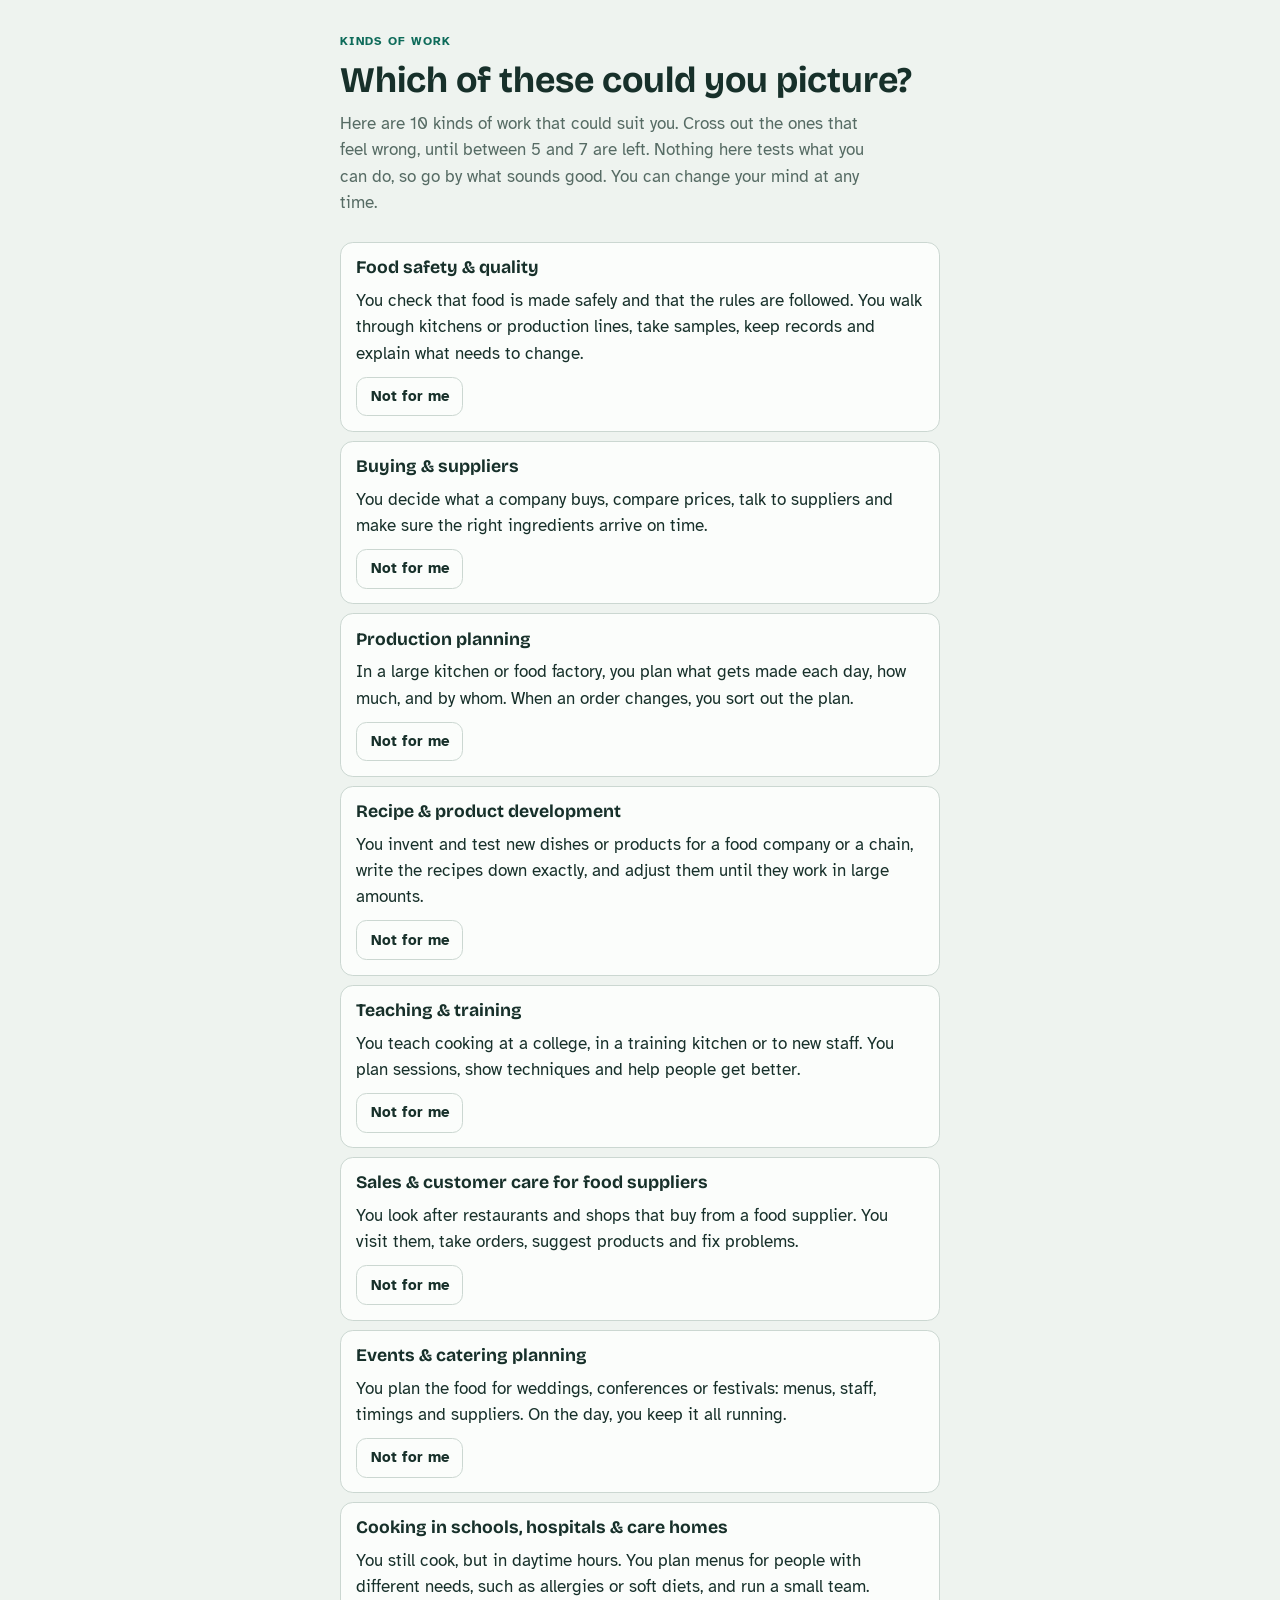
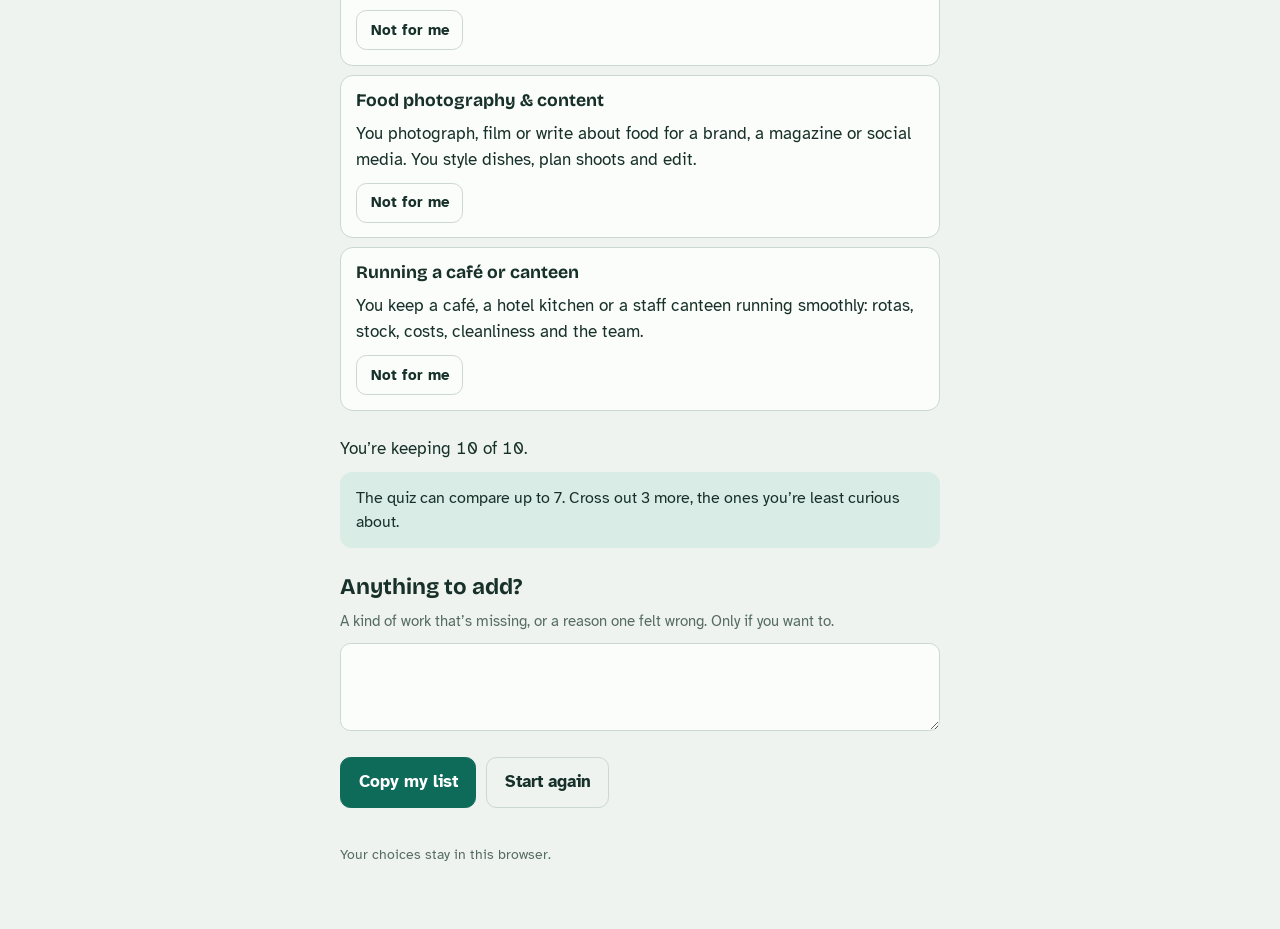
==== job-compass/examples/pages/1-pick.html @ 2c7400d6 "First version" ====
<!doctype html>
<html lang="en">
<head>
<meta charset="utf-8">
<meta name="viewport" content="width=device-width, initial-scale=1, viewport-fit=cover">
<meta name="generator" content="Job Compass">
<title>Kinds of work</title>
<link rel="stylesheet" href="https://fonts.googleapis.com/css2?family=Atkinson+Hyperlegible:wght@400;700&family=Bricolage+Grotesque:opsz,wght@12..96,600;12..96,700&display=swap">
<style>
/* Job Compass pages: one narrow reading column, readable on a phone.
   Shared by all four templates. Colours are tokens so dark mode is one block. */
:root {
  --bg: #EEF3EF;
  --surface: #FBFDFB;
  --ink: #17302A;
  --muted: #566B64;
  --line: #CBD7D1;
  --accent: #0E6B5A;
  --accent-ink: #FFFFFF;
  --accent-soft: #D9ECE6;
  --mark: #F0C35A;
  --mark-ink: #3A2A00;
  --font-display: "Bricolage Grotesque", "Trebuchet MS", "Segoe UI", system-ui, sans-serif;
  --font-body: "Atkinson Hyperlegible", "Segoe UI", system-ui, -apple-system, sans-serif;
  color-scheme: light;
}
@media (prefers-color-scheme: dark) {
  :root:not([data-theme="light"]) {
    --bg: #0F1715;
    --surface: #17221F;
    --ink: #E4EEE9;
    --muted: #9BB0A8;
    --line: #2B3A35;
    --accent: #58C7AE;
    --accent-ink: #06231D;
    --accent-soft: #1D3A33;
    --mark: #E3B04B;
    --mark-ink: #2A1E00;
    color-scheme: dark;
  }
}
:root[data-theme="dark"] {
  --bg: #0F1715;
  --surface: #17221F;
  --ink: #E4EEE9;
  --muted: #9BB0A8;
  --line: #2B3A35;
  --accent: #58C7AE;
  --accent-ink: #06231D;
  --accent-soft: #1D3A33;
  --mark: #E3B04B;
  --mark-ink: #2A1E00;
  color-scheme: dark;
}

*, *::before, *::after { box-sizing: border-box; }
html { -webkit-text-size-adjust: 100%; }
body {
  margin: 0;
  background: var(--bg);
  color: var(--ink);
  font-family: var(--font-body);
  font-size: 1.0625rem;
  line-height: 1.55;
  overflow-wrap: break-word;
}
img { max-width: 100%; }
[hidden] { display: none !important; }
a { color: var(--accent); text-underline-offset: 0.15em; }

.wrap {
  max-width: 40rem;
  margin-inline: auto;
  padding-inline: 1rem;
  padding-block: 2rem 4rem;
  display: flex;
  flex-direction: column;
  gap: 1.6rem;
}
@media (min-width: 480px) { .wrap { padding-inline: 1.25rem; } }
.wrap p, .wrap h1, .wrap h2, .wrap ul, .wrap ol, .wrap dl, .wrap dd { margin: 0; }
.stack { display: flex; flex-direction: column; gap: 0.6rem; }
.waiting { color: var(--muted); }

/* headings */
.eyebrow {
  font-size: 0.78rem;
  font-weight: 700;
  letter-spacing: 0.09em;
  text-transform: uppercase;
  color: var(--accent);
}
h1 {
  font-family: var(--font-display);
  font-weight: 700;
  font-size: clamp(1.6rem, 5.8vw, 2.25rem);
  line-height: 1.12;
  text-wrap: balance;
}
h2 {
  font-family: var(--font-display);
  font-weight: 700;
  font-size: clamp(1.15rem, 4.4vw, 1.4rem);
  line-height: 1.2;
  text-wrap: balance;
  display: flex;
  gap: 0.6rem;
  align-items: baseline;
}
h1:focus, h2:focus { outline: none; }
h2 .num {
  flex: none;
  font-family: var(--font-body);
  font-size: 0.85rem;
  width: 1.6rem;
  height: 1.6rem;
  border-radius: 50%;
  background: var(--ink);
  color: var(--bg);
  display: inline-flex;
  align-items: center;
  justify-content: center;
  font-variant-numeric: tabular-nums;
}
.lede { color: var(--muted); max-width: 34rem; }
.hint { color: var(--muted); font-size: 0.95rem; }
.fine { color: var(--muted); font-size: 0.9rem; }
.note {
  background: var(--accent-soft);
  border-radius: 0.75rem;
  padding: 0.85rem 1rem;
  font-size: 0.98rem;
}
.rule { background: var(--accent-soft); border-radius: 0.75rem; padding: 0.9rem 1rem; }
.rule strong { display: block; }
hr { border: 0; border-top: 1px solid var(--line); margin: 0; }

/* progress */
.count { font-size: 0.9rem; color: var(--muted); font-variant-numeric: tabular-nums; }
.trail { display: grid; gap: 4px; }
.seg { height: 6px; border-radius: 3px; background: var(--line); }
.seg.done { background: var(--accent); }
.seg.skip { background: repeating-linear-gradient(90deg, var(--muted) 0 3px, transparent 3px 6px); }
.seg.now { background: var(--ink); }

/* buttons */
.btn, a.btn {
  font: inherit;
  font-weight: 700;
  border-radius: 0.65rem;
  padding: 0.7rem 1.1rem;
  border: 1.5px solid var(--accent);
  background: var(--accent);
  color: var(--accent-ink);
  cursor: pointer;
  text-decoration: none;
  display: inline-block;
  text-align: center;
}
.btn.quiet { background: transparent; color: var(--ink); border-color: var(--line); }
.btn.quiet:hover { border-color: var(--accent); }
.btn.quiet[aria-pressed="true"] { background: var(--accent-soft); border-color: var(--accent); }
.btn.small { padding: 0.45rem 0.85rem; font-size: 0.95rem; }
.btn:disabled { opacity: 0.45; cursor: default; }
:focus-visible { outline: 3px solid var(--accent); outline-offset: 2px; }
.row { display: flex; flex-wrap: wrap; gap: 0.625rem; justify-content: space-between; align-items: center; }
.row.start { justify-content: flex-start; }

/* chips */
.facts, .chips { list-style: none; padding: 0; display: flex; flex-wrap: wrap; gap: 0.4rem; }
.facts li, .chips li {
  border: 1px solid var(--line);
  border-radius: 999px;
  padding: 0.2rem 0.7rem;
  font-size: 0.93rem;
  background: var(--surface);
}

/* choice cards: quiz options, tasks, kinds of work */
.opts, .tasks, .cands { display: grid; gap: 0.55rem; }
.opt, .task {
  display: flex;
  gap: 0.75rem;
  align-items: flex-start;
  width: 100%;
  min-width: 0;
  text-align: left;
  font: inherit;
  color: inherit;
  background: var(--surface);
  border: 1.5px solid var(--line);
  border-radius: 0.75rem;
  padding: 0.85rem 0.95rem;
  cursor: pointer;
}
.opt:hover, .task:hover { border-color: var(--accent); }
.opt[aria-pressed="true"], .task[aria-pressed="true"] { background: var(--accent-soft); border-color: var(--accent); }
.task[aria-disabled="true"] { opacity: 0.55; cursor: default; }
.task[aria-disabled="true"]:hover { border-color: var(--line); }
.opt .dot {
  flex: none;
  width: 1.15rem;
  height: 1.15rem;
  margin-top: 0.2rem;
  border-radius: 50%;
  border: 1.5px solid var(--muted);
}
.opt[aria-pressed="true"] .dot {
  border-color: var(--accent);
  background: var(--accent);
  box-shadow: inset 0 0 0 3px var(--accent-soft);
}
.task .box {
  flex: none;
  width: 1.2rem;
  height: 1.2rem;
  margin-top: 0.18rem;
  border-radius: 0.3rem;
  border: 1.5px solid var(--muted);
  position: relative;
}
.task[aria-pressed="true"] .box { border-color: var(--accent); background: var(--accent); }
.task[aria-pressed="true"] .box::after {
  content: "";
  position: absolute;
  left: 0.32rem;
  top: 0.08rem;
  width: 0.32rem;
  height: 0.62rem;
  border-right: 2px solid var(--accent-ink);
  border-bottom: 2px solid var(--accent-ink);
  transform: rotate(45deg);
}
.opt .txt, .task .txt { min-width: 0; }

/* kinds of work to keep or cross out */
.cand {
  background: var(--surface);
  border: 1.5px solid var(--line);
  border-radius: 0.8rem;
  padding: 0.9rem 0.95rem;
  display: grid;
  gap: 0.6rem;
}
.cand .name { font-family: var(--font-display); font-weight: 700; font-size: 1.1rem; line-height: 1.2; }
.cand.out { background: transparent; border-style: dashed; }
.cand.out .name, .cand.out .day { color: var(--muted); text-decoration: line-through; text-decoration-thickness: 1px; }
.cand .row { justify-content: flex-start; }
.tally { font-variant-numeric: tabular-nums; }
textarea.free {
  width: 100%;
  min-height: 5.5rem;
  font: inherit;
  color: var(--ink);
  background: var(--surface);
  border: 1.5px solid var(--line);
  border-radius: 0.65rem;
  padding: 0.7rem 0.8rem;
}

/* quiz results */
.dirs { display: grid; gap: 0.75rem; }
.dir { background: var(--surface); border: 1.5px solid var(--line); border-radius: 0.875rem; }
.dir.top { border-color: var(--mark); }
.dir summary {
  cursor: pointer;
  list-style: none;
  padding: 1rem;
  display: grid;
  grid-template-columns: minmax(0, 1fr) auto auto;
  gap: 0.5rem 0.75rem;
  align-items: center;
  border-radius: 0.8rem;
}
.dir summary::-webkit-details-marker { display: none; }
.dir .name { font-family: var(--font-display); font-weight: 700; font-size: 1.15rem; line-height: 1.2; min-width: 0; }
.badge {
  display: inline-block;
  margin-bottom: 0.3rem;
  background: var(--mark);
  color: var(--mark-ink);
  font-family: var(--font-body);
  font-size: 0.72rem;
  font-weight: 700;
  letter-spacing: 0.07em;
  text-transform: uppercase;
  border-radius: 0.35rem;
  padding: 0.12rem 0.45rem;
}
.dir .score { font-size: 0.9rem; color: var(--muted); white-space: nowrap; font-variant-numeric: tabular-nums; }
.dir .chev {
  width: 0.6rem;
  height: 0.6rem;
  border-right: 2px solid var(--muted);
  border-bottom: 2px solid var(--muted);
  transform: rotate(45deg);
  margin: 0 0.2rem 0.2rem;
  transition: transform 0.15s;
}
.dir[open] .chev { transform: rotate(-135deg); margin-bottom: -0.2rem; }
.bar { height: 8px; border-radius: 4px; background: var(--line); overflow: hidden; }
.bar i { display: block; height: 100%; border-radius: 4px; background: var(--accent); }
.dir .bar { grid-column: 1 / -1; }
.dir .body { display: grid; gap: 0.95rem; padding: 1rem; border-top: 1px solid var(--line); }
.lab {
  font-size: 0.74rem;
  font-weight: 700;
  letter-spacing: 0.08em;
  text-transform: uppercase;
  color: var(--muted);
  margin-bottom: 0.25rem;
}
.where { color: var(--muted); font-size: 0.93rem; margin-top: 0.45rem; }

/* job pages */
.called, .at { color: var(--muted); font-size: 0.98rem; }
.called b { color: var(--ink); }
.short { border-left: 3px solid var(--mark); padding-left: 0.85rem; }
.know { padding-left: 1.15rem; display: grid; gap: 0.4rem; }
.sub { font-weight: 700; }
.plain { display: grid; gap: 1.1rem; }

dl.words { display: grid; gap: 0.75rem; }
dl.words div { border-left: 3px solid var(--line); padding-left: 0.85rem; }
dl.words dt { font-weight: 700; }

.signals { display: grid; gap: 0.6rem; }
.signals div { border-left: 3px solid var(--line); padding-left: 0.85rem; }
.signals b { display: block; }
.signalbox { background: var(--surface); border: 1.5px solid var(--line); border-radius: 0.75rem; padding: 0.9rem 1rem; display: grid; gap: 0.6rem; }

.asks { list-style: none; padding: 0; display: grid; gap: 0.75rem; }
.asks li {
  background: var(--surface);
  border: 1.5px solid var(--line);
  border-radius: 0.75rem;
  padding: 0.85rem 0.95rem;
  display: grid;
  gap: 0.35rem;
}
.asks li.have { border-color: var(--mark); }
.tag {
  justify-self: start;
  font-size: 0.72rem;
  font-weight: 700;
  letter-spacing: 0.07em;
  text-transform: uppercase;
  border-radius: 0.35rem;
  padding: 0.12rem 0.45rem;
  border: 1px solid var(--line);
  color: var(--muted);
}
.tag.have { background: var(--mark); color: var(--mark-ink); border-color: var(--mark); }
.tag.must { color: var(--ink); border-color: var(--ink); }
.wrote { font-style: italic; }
.asks .why { color: var(--muted); font-size: 0.97rem; }
.signal { font-size: 0.93rem; }
.signal b { font-style: normal; }

/* explain-on-tap words */
div.words { display: grid; gap: 0.5rem; }
.word { background: var(--surface); border: 1.5px solid var(--line); border-radius: 0.75rem; }
.word.open { border-color: var(--accent); }
.word button {
  width: 100%;
  min-width: 0;
  display: flex;
  justify-content: space-between;
  align-items: baseline;
  gap: 0.75rem;
  text-align: left;
  font: inherit;
  font-weight: 700;
  color: inherit;
  background: none;
  border: 0;
  border-radius: 0.7rem;
  padding: 0.7rem 0.95rem;
  cursor: pointer;
}
.word button .q { flex: none; color: var(--muted); font-weight: 400; font-size: 0.9rem; }
.word.open button { cursor: default; }
.word.open button .q { display: none; }
.word .mean { padding: 0 0.95rem 0.8rem; }

/* must or wish */
.lines { display: grid; gap: 0.75rem; }
.linecard {
  background: var(--surface);
  border: 1.5px solid var(--line);
  border-radius: 0.75rem;
  padding: 0.85rem 0.95rem;
  display: grid;
  gap: 0.6rem;
}
.linecard .pick { display: flex; flex-wrap: wrap; gap: 0.4rem; }
.linecard .fb { border-top: 1px solid var(--line); padding-top: 0.6rem; }
.linecard .fb b { display: block; }

.react { display: flex; flex-wrap: wrap; gap: 0.5rem; }
.react .btn { flex: 1 1 9rem; }

/* summaries */
.sum { list-style: none; padding: 0; display: grid; gap: 0.6rem; }
.sum li {
  background: var(--surface);
  border: 1.5px solid var(--line);
  border-radius: 0.75rem;
  padding: 0.8rem 0.95rem;
  display: flex;
  flex-wrap: wrap;
  gap: 0.3rem 0.75rem;
  justify-content: space-between;
  align-items: baseline;
}
.sum .what { font-weight: 700; min-width: 0; flex: 1 1 14rem; }
.sum .said { color: var(--muted); white-space: nowrap; }
.sum li.yes { border-color: var(--mark); }
.sum li.yes .said { color: var(--ink); font-weight: 700; }
.kinds { display: grid; gap: 0.65rem; }
.kind { display: grid; grid-template-columns: minmax(0, 1fr) auto; gap: 0.3rem 0.75rem; align-items: baseline; }
.kind .n { color: var(--muted); font-size: 0.9rem; font-variant-numeric: tabular-nums; }
.kind .bar { grid-column: 1 / -1; }
.picked { padding-left: 1.15rem; display: grid; gap: 0.3rem; }

#copy-fallback {
  width: 100%;
  min-height: 11rem;
  font: inherit;
  font-size: 0.95rem;
  color: var(--ink);
  background: var(--surface);
  border: 1.5px solid var(--line);
  border-radius: 0.65rem;
  padding: 0.75rem;
}
@media (prefers-reduced-motion: reduce) { .dir .chev { transition: none; } }
@media print {
  .row, .react, #copy-fallback { display: none !important; }
  .dir .body { display: grid !important; }
}

</style>
</head>
<body>
<main class="wrap" id="app"><p class="waiting">This page has not started yet. If you still see this message after a few seconds, you are probably looking at a preview that blocks scripts. Save the file to your computer or phone and open it in a browser such as Chrome, Firefox or Safari.</p></main>
<script>window.JC_STRINGS = {"meta":{"lang":"en","locale":"en-GB"},"common":{"waiting":"This page has not started yet. If you still see this message after a few seconds, you are probably looking at a preview that blocks scripts. Save the file to your computer or phone and open it in a browser such as Chrome, Firefox or Safari.","back":"Back","next":"Next","nextJob":"Next job","seeWhatIThought":"See what I thought","pickHint":"Pick up to {max} that sound best to you.","pickFull":"That's {max}. To pick a different one, untick one first.","react":{"yes":"I’d like this","maybe":"Not sure","no":"No thanks"},"reactTitle":"How does this job sound?","reactHint":"Go with your first feeling about the work itself.","copyFallbackLabel":"Your answers as text","resetYes":"Yes, clear them","resetNo":"Keep them","copyBlocked":"Copying is blocked here. The text is selected below, so you can copy it yourself.","copied":"Copied. Paste it into a message or a note.","startAgain":"Start again","copyHeader":"Job Compass: {page}","jobCount":"Job {i} of {total}","nobodyApplying":"Nobody is applying to anything today.","noAnswer":"no answer","noAnswerYet":"No answer yet","copyKinds":"Tasks I picked, by kind:","copyPicked":"The tasks I picked:","whatYouThought":"What you thought","kindsTitle":"The kind of work you picked","kindsHint":"Counted across all the jobs.","noPicks":"You didn’t pick any tasks. That’s fine. Your reactions to the jobs already say something.","tasksN":{"one":"{n} task","other":"{n} tasks"},"pickedTitle":"The tasks you picked","nextStepTitle":"One small next step","copyWhatIThought":"Copy what I thought","lookAgain":"Look at the jobs again","resetJobsQuestion":"Clear everything you picked on this page?","adsFooter":"The ads were open on {date} and may have closed since. The plain-language parts are a rewording, so the original ad is always the reference. Your answers stay in this browser."},"pick":{"eyebrow":"Kinds of work","title":"Which of these could you picture?","lede":"Here are {n} kinds of work that could suit you. Cross out the ones that feel wrong, until between {min} and {max} are left. Nothing here tests what you can do, so go by what sounds good. You can change your mind at any time.","crossOut":"Not for me","bringBack":"Bring it back","tally":"You’re keeping {n} of {total}.","tooMany":"The quiz can compare up to {max}. Cross out {n} more, the ones you’re least curious about.","tooFew":"Fewer than {min} feel possible. That’s useful to know too. Send your list anyway, and you’ll get some new ones based on what you crossed out.","fine":"That works. Copy your list and send it back, and the quiz will be made from the ones you kept.","noteTitle":"Anything to add?","noteHint":"A kind of work that’s missing, or a reason one felt wrong. Only if you want to.","noteLabel":"Anything to add","copy":"Copy my list","copyName":"kinds of work","copyKept":"Keeping ({n}):","copyOut":"Crossed out ({n}):","copyNone":"none","copyNote":"Something to add:","resetQuestion":"Bring back everything you crossed out?","footer":"Your choices stay in this browser."},"quiz":{"eyebrow":"Kinds of work","title":"Which kind of work would you like?","lede":"{n} quick choices, about {mins} minutes. Nothing here tests what you can do, and there are no right answers. Pick what sounds nicest, even if you think you couldn’t do it yet. Skip any question where nothing fits.","count":"Question {i} of {total}","skip":"Skip this one","resultsTitle":"Your kinds of work","resultsLede":"Sorted by how often you picked each one when it was offered. Read the top ones and notice which description feels right. That feeling counts for more than the number.","noneAnswered":"You skipped every question, so there is nothing to sort yet. You can still open each one below and read what the work is like.","fewAnswered":"You answered {n} of {total} questions, so treat this as a rough hint. Opening the descriptions and reading them will tell you more.","closeTop":"Your top two are close together. That’s common, and many real jobs mix both.","mostPicked":"Most picked","score":"{picked} of {offered}","notRated":"not rated","labDay":"A normal day","labTitles":"Job titles to search for","labBring":"What you already bring","labKnow":"Good to know","feelQuestion":"Does one of these feel right?","feelHint":"There’s no wrong answer here either.","feel":{"yes":"Yes","partly":"Partly","no":"Not really"},"feelNoNote":"That’s useful to know, not a failure. Copy your results and send them. The next set of kinds of work will be built from what you picked and what you skipped.","copy":"Copy my results","review":"Look at my answers again","resetQuestion":"Clear all {n} answers?","copyName":"quiz results","copyPicked":"picked {picked} of {offered}","copySkipped":"Skipped questions: {n}","copyNoAnswer":"no answer","footer":"This is a starting point for a conversation, built from {n} questions about what you like. It is not a psychological test, and it says nothing about what you are able to do. Your answers stay in this browser."},"signals":{"title":"How to tell a must from a wish","intro":"Ads mix fixed requirements with things they’d simply like. A few small words tell you which is which.","wish":{"label":"A wish","words":"“is a plus”, “is preferable”, “ideally”, “nice to have”, “an advantage”, “desirable”, “would be great”"},"must":{"label":"A must","words":"“mandatory”, “required”, “essential”, or a plain statement with no softening word"},"small":{"label":"A small must","words":"“first”, “basic”, “some”: a little is enough"},"neither":{"label":"Hard to measure","words":"Lines like “excellent communication skills” describe the person they imagine. Nobody can check them, so don’t count them against yourself."}},"tags":{"must":"Must","wish":"A wish","small":"A small must","neither":"Hard to measure","have":"You have this"},"kinds":{"data":"Numbers & data","write":"Reading & writing","org":"Organising","check":"Checking & rules","people":"Working with people","hands":"Hands-on work","create":"Making & designing"},"ads1":{"ruleText":"This is practice at reading job ads, and a way to notice which kinds of work sound good to you. You are judging these jobs. They are not judging you. Job ads are written in insider language, so each one comes with a word list.","eyebrow":"What the job is","calledPre":"The ad calls it ","calledPost":", at {employer}.","weekTitle":"A week in this job","wordsTitle":"Words from the ad","wordsHint":"Insider words from the ad, in plain language.","asksTitle":"What they ask for","asksHint":"Lines in quotation marks are copied from the ad.","signalPre":"The word that decides it: ","knowTitle":"Good to know","readOriginal":"Read the original ad","readOriginalPost":" if you’re curious. You don’t have to.","uncheckedChip":"Not checked word for word","copyName":"jobs translated","summaryEyebrow":"Jobs, translated","summaryLede":"You’ve now read {n} real job ads from start to finish. Here’s what you said about them.","summaryJobs":"The {n} jobs","nextYes":"Open the original ad for a job you liked, and read it with the word list next to you. That’s all.","nextNone":"None of them has to fit. Knowing what you don’t want narrows the search too. The tasks you picked are the useful part: they show what to look for in the next ads."},"ads2":{"ruleTitle":"This round works the other way round.","ruleTitleAlone":"Practice reading real job ads.","ruleText":"You read the real ad first. Then you choose which words you want explained, guess which requirements are fixed and which are only wishes, and compare your own picture of the job with a plain version. Each job takes about ten minutes, and you can stop after any of them. Nobody is applying to anything today.","eyebrow":"The ad says","at":"at {employer}","readTitle":"Read the ad","readHint":"The ad opens in a new tab, and this page stays open. Read it once, from top to bottom. You don’t need to understand every word. Then come back here.","openAd":"Open the ad","readHintPasted":"Read the ad you found once, from top to bottom. You don’t need to understand every word. Then come back here.","wordsTitle":"Words from the ad","wordsHint":"Tap a word if you want it explained. Leave the ones you already know.","explain":"explain","linesTitle":"Must or wish?","linesHint":"These lines are copied from the ad. Guess first, then see what the wording tells you. A wrong guess costs nothing.","guess":{"must":"Must","wish":"Wish","unsure":"Not sure"},"same":{"must":"That’s how the ad means it: a must.","wish":"That’s how the ad means it: a wish."},"means":{"must":"The ad means it as a must.","wish":"The ad means it as a wish."},"pictureTitle":"Your picture of the job","pictureHint":"Before you look: what would you do all day in this job? Say it in a sentence or two, out loud or in your head. Then compare.","showPlain":"Show the plain version","copyName":"jobs with less help","copyWords":"Words I wanted explained: {n} of {total}","copyNone":"none","copyLines":"Must or wish:","copyLine":"{employer} line {n}: I said {said}, the ad means {is}","copyNothing":"nothing","summaryEyebrow":"Jobs, with less help","summaryLede":"This time you read the original ads yourself.","wordsSummaryTitle":"The words","wordsNone":"You didn’t open any of the {total} word explanations.","wordsSome":"You wanted {n} of {total} words explained, and read the other {rest} without help.","wordsRoundOne":"In the first round, every word was explained for you.","linesSummaryTitle":"Must or wish","linesMatched":"You read {n} of {total} lines the way the ad means them.","signalsLead":"These are the words to look for in any ad:"}};</script>
<script>window.JC_DATA = {"page":"pick","title":"Kinds of work","candidates":[{"id":"safety","name":"Food safety & quality","day":"You check that food is made safely and that the rules are followed. You walk through kitchens or production lines, take samples, keep records and explain what needs to change."},{"id":"buying","name":"Buying & suppliers","day":"You decide what a company buys, compare prices, talk to suppliers and make sure the right ingredients arrive on time."},{"id":"production","name":"Production planning","day":"In a large kitchen or food factory, you plan what gets made each day, how much, and by whom. When an order changes, you sort out the plan."},{"id":"development","name":"Recipe & product development","day":"You invent and test new dishes or products for a food company or a chain, write the recipes down exactly, and adjust them until they work in large amounts."},{"id":"teaching","name":"Teaching & training","day":"You teach cooking at a college, in a training kitchen or to new staff. You plan sessions, show techniques and help people get better."},{"id":"sales","name":"Sales & customer care for food suppliers","day":"You look after restaurants and shops that buy from a food supplier. You visit them, take orders, suggest products and fix problems."},{"id":"events","name":"Events & catering planning","day":"You plan the food for weddings, conferences or festivals: menus, staff, timings and suppliers. On the day, you keep it all running."},{"id":"care","name":"Cooking in schools, hospitals & care homes","day":"You still cook, but in daytime hours. You plan menus for people with different needs, such as allergies or soft diets, and run a small team."},{"id":"media","name":"Food photography & content","day":"You photograph, film or write about food for a brand, a magazine or social media. You style dishes, plan shoots and edit."},{"id":"running","name":"Running a café or canteen","day":"You keep a café, a hotel kitchen or a staff canteen running smoothly: rotas, stock, costs, cleanliness and the team."}],"pageId":"2d506600de"};</script>
<script>
/* Job Compass shared page code.
   Every page gets: window.JC_DATA (the content Claude wrote), window.JC_STRINGS (page text),
   and this file. The page template then calls JC.boot(start). Nothing here talks to a server;
   progress stays in this browser's storage. */
var JC = (function () {
  'use strict';

  var DATA = window.JC_DATA || {};
  var S = window.JC_STRINGS || {};

  // ---- text -------------------------------------------------------------
  function lookup(key) {
    var parts = key.split('.'), v = S;
    for (var i = 0; i < parts.length; i++) {
      if (v == null || typeof v !== 'object') return null;
      v = v[parts[i]];
    }
    return v;
  }
  // t('quiz.count', {n: 3, total: 14}). Values may be {one, other} for plurals.
  function t(key, vars) {
    var v = lookup(key);
    if (v == null) { try { console.warn('Missing text: ' + key); } catch (e) {} return key; }
    if (typeof v === 'object' && !Array.isArray(v)) v = (vars && vars.n === 1) ? v.one : v.other;
    if (Array.isArray(v)) return v;
    return String(v).replace(/\{(\w+)\}/g, function (m, k) {
      return vars && vars[k] != null ? String(vars[k]) : m;
    });
  }

  function niceDate(iso) {
    if (!iso) return '';
    var d = new Date(iso + 'T12:00:00Z');
    if (isNaN(d)) return iso;
    try {
      return d.toLocaleDateString(t('meta.locale'), { day: 'numeric', month: 'long', year: 'numeric', timeZone: 'UTC' });
    } catch (e) { return iso; }
  }

  // ---- DOM --------------------------------------------------------------
  function h(tag, props) {
    var n = document.createElement(tag), k, v, i, c;
    if (props) for (k in props) {
      v = props[k];
      if (v == null || v === false) continue;
      if (k === 'class') n.className = v;
      else if (k === 'text') n.textContent = v;
      else if (k === 'style') n.setAttribute('style', v);
      else if (k.slice(0, 2) === 'on') n.addEventListener(k.slice(2), v);
      else n.setAttribute(k, v === true ? '' : v);
    }
    for (i = 2; i < arguments.length; i++) {
      c = arguments[i];
      if (c == null || c === false) continue;
      if (Array.isArray(c)) c.forEach(function (x) { if (x != null && x !== false) n.append(x); });
      else n.append(c);
    }
    return n;
  }

  function section(title, hint) {
    var s = h('section', { class: 'stack' }, h('h2', null, h('span', { text: title })), hint && h('p', { class: 'hint', text: hint }));
    for (var i = 2; i < arguments.length; i++) if (arguments[i]) s.append(arguments[i]);
    return s;
  }

  function step(num, title, hint) {
    var s = h('section', { class: 'stack' },
      h('h2', null, num && h('span', { class: 'num', 'aria-hidden': 'true', text: String(num) }), h('span', { text: title })),
      hint && h('p', { class: 'hint', text: hint }));
    for (var i = 3; i < arguments.length; i++) if (arguments[i]) s.append(arguments[i]);
    return s;
  }

  function focusTitle(scroll) {
    if (scroll !== false) window.scrollTo(0, 0);
    var el = document.getElementById('focus-title');
    if (el) { try { el.focus({ preventScroll: true }); } catch (e) { el.focus(); } }
  }

  // ---- storage ----------------------------------------------------------
  // Each built page has its own pageId, so two people's pages on one device never mix.
  function store(name, valid) {
    var key = 'job-compass:' + name + ':' + (DATA.pageId || 'page');
    return {
      load: function () {
        try { var s = JSON.parse(localStorage.getItem(key) || 'null'); return valid(s) ? s : null; } catch (e) { return null; }
      },
      save: function (state) { try { localStorage.setItem(key, JSON.stringify(state)); } catch (e) {} },
      clear: function () { try { localStorage.removeItem(key); } catch (e) {} }
    };
  }

  function isIndexList(l, max) {
    return Array.isArray(l) && l.every(function (n, i) { return typeof n === 'number' && n % 1 === 0 && n >= 0 && n < max && l.indexOf(n) === i; });
  }

  // ---- pieces -----------------------------------------------------------
  function trail(label, total, current, stateOf) {
    var bar = h('div', { class: 'trail', role: 'img', 'aria-label': label, style: 'grid-template-columns:repeat(' + total + ',1fr)' });
    for (var n = 0; n < total; n++) {
      var st = n === current ? 'now' : stateOf(n);
      bar.append(h('span', { class: 'seg' + (st ? ' ' + st : '') }));
    }
    return h('div', { class: 'stack' }, h('p', { class: 'count', text: label }), bar);
  }

  // Up to `max` picks from a list of task texts. selected is an array of indexes, changed in place.
  function picker(idPrefix, texts, selected, max, onChange) {
    var list = h('div', { class: 'tasks' });
    var status = h('p', { class: 'hint', role: 'status' });
    var buttons = [];
    function paint() {
      var full = selected.length >= max;
      buttons.forEach(function (b, n) {
        var on = selected.indexOf(n) !== -1;
        b.setAttribute('aria-pressed', on ? 'true' : 'false');
        if (full && !on) b.setAttribute('aria-disabled', 'true'); else b.removeAttribute('aria-disabled');
      });
      status.textContent = full ? t('common.pickFull', { max: max }) : '';
    }
    texts.forEach(function (txt, n) {
      var b = h('button', { type: 'button', class: 'task', id: idPrefix + '-' + n, onclick: function () {
        var at = selected.indexOf(n);
        if (at !== -1) selected.splice(at, 1);
        else if (selected.length < max) selected.push(n);
        else return;
        paint();
        onChange();
      } }, h('span', { class: 'box', 'aria-hidden': 'true' }), h('span', { class: 'txt', text: txt }));
      buttons.push(b);
      list.append(b);
    });
    paint();
    return h('div', { class: 'stack' }, list, status);
  }

  // Three buttons: I'd like this / Not sure / No thanks. Tapping the chosen one again clears it.
  function reactions(idPrefix, current, onChange) {
    var box = h('div', { class: 'react' });
    var opts = ['yes', 'maybe', 'no'];
    opts.forEach(function (k) {
      box.append(h('button', { type: 'button', class: 'btn quiet', id: idPrefix + '-' + k,
        'aria-pressed': current() === k ? 'true' : 'false',
        onclick: function () {
          var next = current() === k ? null : k;
          onChange(next);
          Array.prototype.forEach.call(box.children, function (c) {
            c.setAttribute('aria-pressed', c.id === idPrefix + '-' + next ? 'true' : 'false');
          });
        } }, t('common.react.' + k)));
    });
    return box;
  }

  // Copy button with a manual fallback, plus "look again" and "start again" with a confirm step.
  function copyPanel(o) {
    var status = h('p', { class: 'fine', id: 'copy-status', role: 'status' });
    var fallback = h('textarea', { id: 'copy-fallback', readonly: true, hidden: true, 'aria-label': t('common.copyFallbackLabel') });
    var confirmRow = h('div', { class: 'row start', id: 'reset-confirm', hidden: true },
      h('span', { text: o.resetQuestion }),
      h('button', { type: 'button', class: 'btn', id: 'btn-reset-yes', onclick: o.onReset }, t('common.resetYes')),
      h('button', { type: 'button', class: 'btn quiet', id: 'btn-reset-no', onclick: function () { confirmRow.hidden = true; } }, t('common.resetNo')));
    function copy() {
      var text = o.getText();
      function manual() {
        fallback.hidden = false;
        fallback.value = text;
        fallback.focus();
        fallback.select();
        status.textContent = t('common.copyBlocked');
      }
      try {
        navigator.clipboard.writeText(text).then(function () {
          status.textContent = t('common.copied');
          fallback.value = text;
        }, manual);
      } catch (e) { manual(); }
    }
    return h('div', { class: 'stack' },
      h('div', { class: 'row start' },
        h('button', { type: 'button', class: 'btn', id: 'btn-copy', onclick: copy }, o.copyLabel),
        o.reviewLabel && h('button', { type: 'button', class: 'btn quiet', id: 'btn-review', onclick: o.onReview }, o.reviewLabel),
        h('button', { type: 'button', class: 'btn quiet', id: 'btn-reset', onclick: function () { confirmRow.hidden = false; } }, t('common.startAgain'))),
      confirmRow, status, fallback);
  }

  function bars(rows) {
    // rows: [{label, n}] already sorted. Only used for counts of the person's own picks.
    var max = Math.max.apply(null, rows.map(function (r) { return r.n; }).concat([1]));
    var box = h('div', { class: 'kinds' });
    rows.forEach(function (r) {
      box.append(h('div', { class: 'kind' },
        h('span', { text: r.label }),
        h('span', { class: 'n', text: r.count }),
        h('span', { class: 'bar', 'aria-hidden': 'true' }, h('i', { style: 'width:' + Math.round(r.n / max * 100) + '%' }))));
    });
    return box;
  }

  function header(lines) {
    // First line of every copied text names the page, so Claude knows what it is reading.
    return [t('common.copyHeader', { page: lines })];
  }

  // ---- start --------------------------------------------------------------
  function boot(start) {
    var app = document.getElementById('app');
    try { document.documentElement.lang = t('meta.lang'); } catch (e) {}
    if (DATA.title) document.title = DATA.title;
    var hot = window.claude && window.claude.hot;
    function go(saved) {
      app.textContent = '';
      start(app, saved || null);
    }
    try {
      if (hot && hot.ready) { hot.ready(go); return; }
    } catch (e) {}
    go((hot && hot.data) || null);
  }

  return {
    DATA: DATA, t: t, h: h, section: section, step: step, focusTitle: focusTitle, store: store,
    isIndexList: isIndexList, trail: trail, picker: picker, reactions: reactions, copyPanel: copyPanel,
    bars: bars, header: header, niceDate: niceDate, boot: boot
  };
})();

</script>
<script>
/* Stage 1, step 1: kinds of work to keep or cross out.
   The person sees 8 to 10 kinds of work, each as one sentence about a normal day,
   and crosses out the ones that feel wrong. The quiz is then written for the ones they keep. */
(function () {
  'use strict';
  var t = JC.t, h = JC.h, D = JC.DATA;
  var C = D.candidates;
  var MIN = (D.keep && D.keep.min) || 5, MAX = (D.keep && D.keep.max) || 7;
  var ids = C.map(function (c) { return c.id; });

  function fresh() { return { out: [], note: '' }; }
  function valid(s) {
    return !!s && Array.isArray(s.out) && s.out.every(function (id) { return ids.indexOf(id) !== -1; }) && typeof s.note === 'string';
  }
  var store = JC.store('pick', valid);
  var state = fresh();
  var app;

  function kept() { return C.filter(function (c) { return state.out.indexOf(c.id) === -1; }); }
  function crossed() { return C.filter(function (c) { return state.out.indexOf(c.id) !== -1; }); }

  function guidance() {
    var n = kept().length;
    if (n > MAX) return t('pick.tooMany', { n: n - MAX, max: MAX });
    if (n < MIN) return t('pick.tooFew', { min: MIN });
    return t('pick.fine');
  }

  function text() {
    var lines = JC.header(t('pick.copyName'));
    var k = kept(), x = crossed();
    lines.push('');
    lines.push(t('pick.copyKept', { n: k.length }));
    k.forEach(function (c) { lines.push('- ' + c.name); });
    lines.push('');
    lines.push(t('pick.copyOut', { n: x.length }));
    if (!x.length) lines.push('- ' + t('pick.copyNone'));
    x.forEach(function (c) { lines.push('- ' + c.name); });
    if (state.note.trim()) { lines.push(''); lines.push(t('pick.copyNote')); lines.push(state.note.trim()); }
    return lines.join('\n');
  }

  function render() {
    app.textContent = '';
    app.append(h('header', { class: 'stack' },
      h('p', { class: 'eyebrow', text: t('pick.eyebrow') }),
      h('h1', { id: 'focus-title', tabindex: '-1', text: t('pick.title') }),
      h('p', { class: 'lede', text: t('pick.lede', { n: C.length, min: MIN, max: MAX }) })));

    var tally = h('p', { class: 'tally', role: 'status' });
    var guide = h('p', { class: 'note' });
    function paintTally() {
      tally.textContent = t('pick.tally', { n: kept().length, total: C.length });
      guide.textContent = guidance();
    }

    var list = h('div', { class: 'cands' });
    C.forEach(function (c) {
      var card = h('div', { class: 'cand' + (state.out.indexOf(c.id) !== -1 ? ' out' : ''), id: 'cand-' + c.id });
      var btn = h('button', { type: 'button', class: 'btn quiet small', id: 'toggle-' + c.id });
      function paint() {
        var isOut = state.out.indexOf(c.id) !== -1;
        card.className = 'cand' + (isOut ? ' out' : '');
        btn.textContent = isOut ? t('pick.bringBack') : t('pick.crossOut');
        btn.setAttribute('aria-pressed', isOut ? 'true' : 'false');
        btn.setAttribute('aria-label', (isOut ? t('pick.bringBack') : t('pick.crossOut')) + ': ' + c.name);
      }
      btn.addEventListener('click', function () {
        var at = state.out.indexOf(c.id);
        if (at === -1) state.out.push(c.id); else state.out.splice(at, 1);
        paint(); paintTally(); store.save(state);
      });
      paint();
      card.append(h('p', { class: 'name', text: c.name }), h('p', { class: 'day', text: c.day }), h('div', { class: 'row' }, btn));
      list.append(card);
    });
    app.append(list);
    paintTally();
    app.append(h('div', { class: 'stack' }, tally, guide));

    var note = h('textarea', { class: 'free', id: 'note', 'aria-label': t('pick.noteLabel') });
    note.value = state.note;
    note.addEventListener('input', function () { state.note = note.value; store.save(state); });
    app.append(JC.section(t('pick.noteTitle'), t('pick.noteHint'), note));

    app.append(JC.copyPanel({
      copyLabel: t('pick.copy'),
      getText: text,
      resetQuestion: t('pick.resetQuestion'),
      onReset: function () { state = fresh(); store.clear(); render(); JC.focusTitle(); }
    }));
    app.append(h('p', { class: 'fine', text: t('pick.footer') }));
  }

  JC.boot(function (root, saved) {
    app = root;
    var s = valid(saved) ? saved : store.load();
    if (s) state = { out: s.out.slice(), note: s.note };
    render();
  });
})();

</script>
</body>
</html>
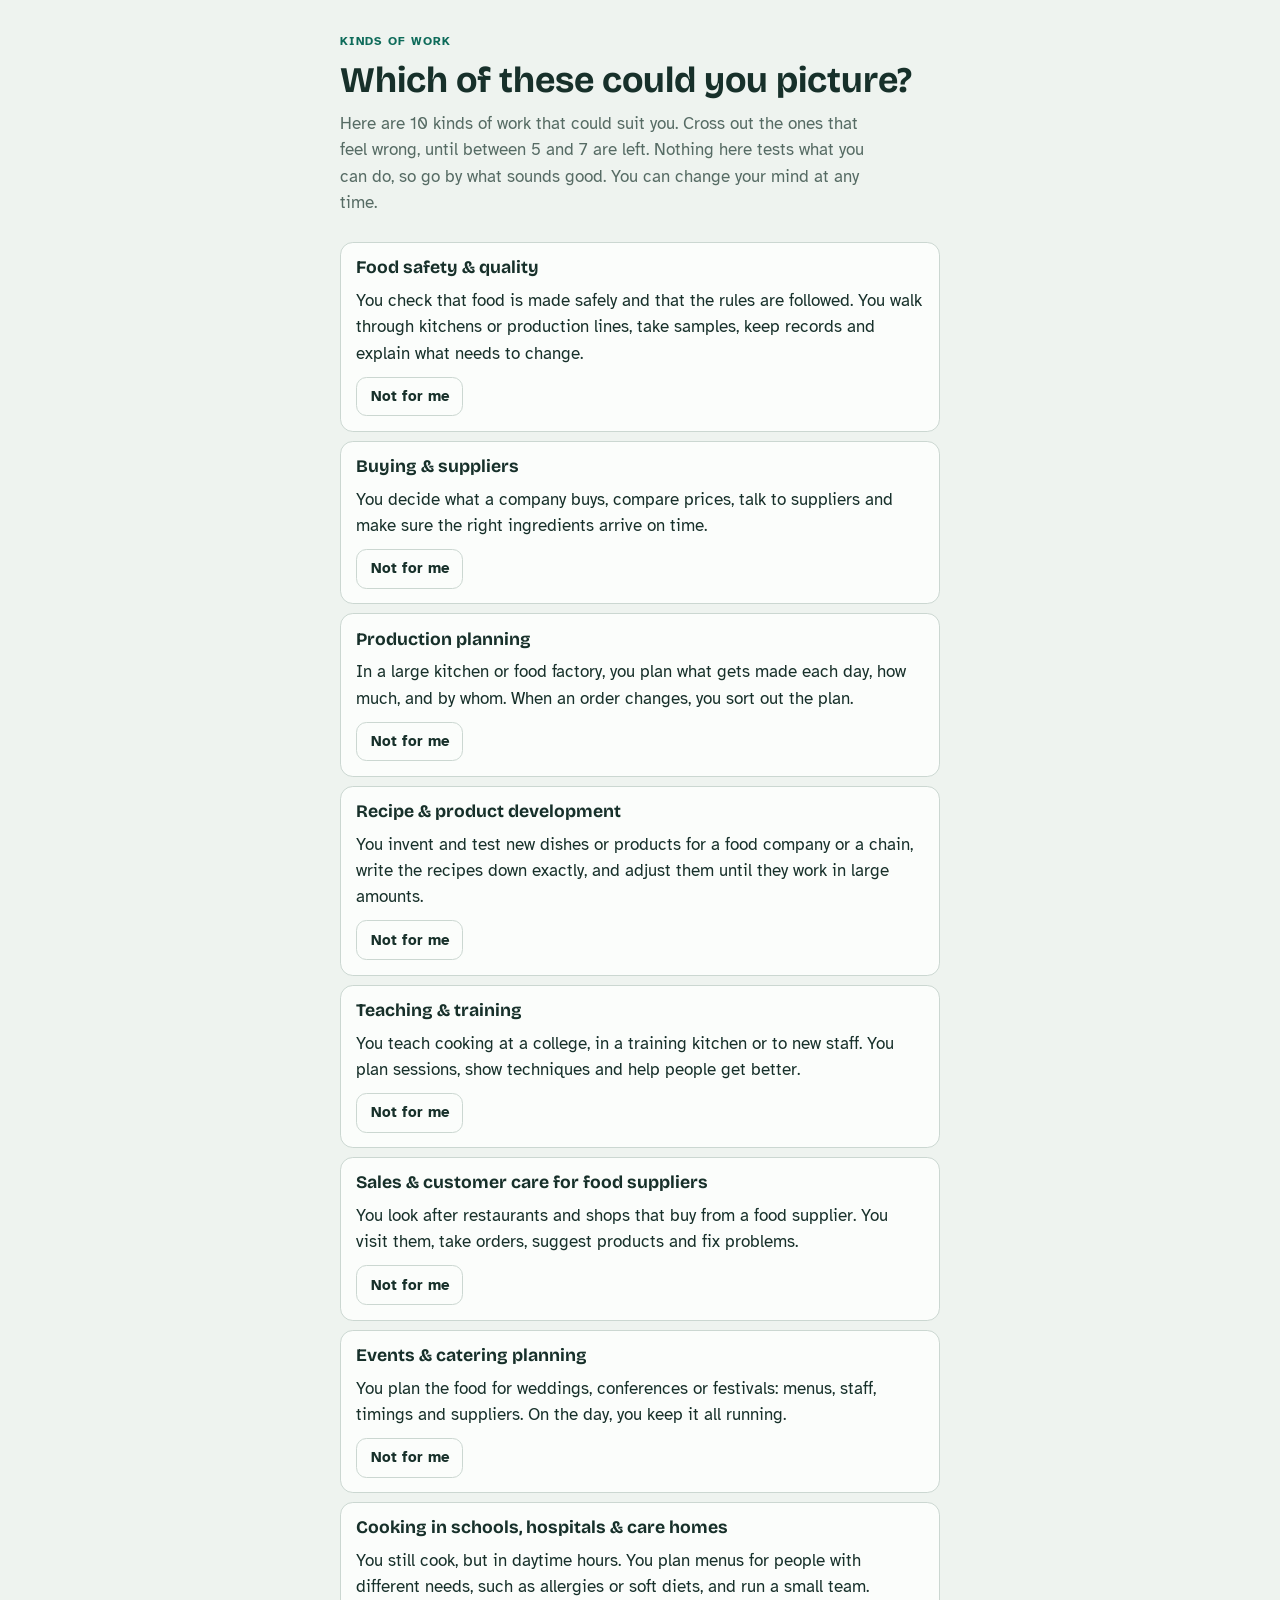
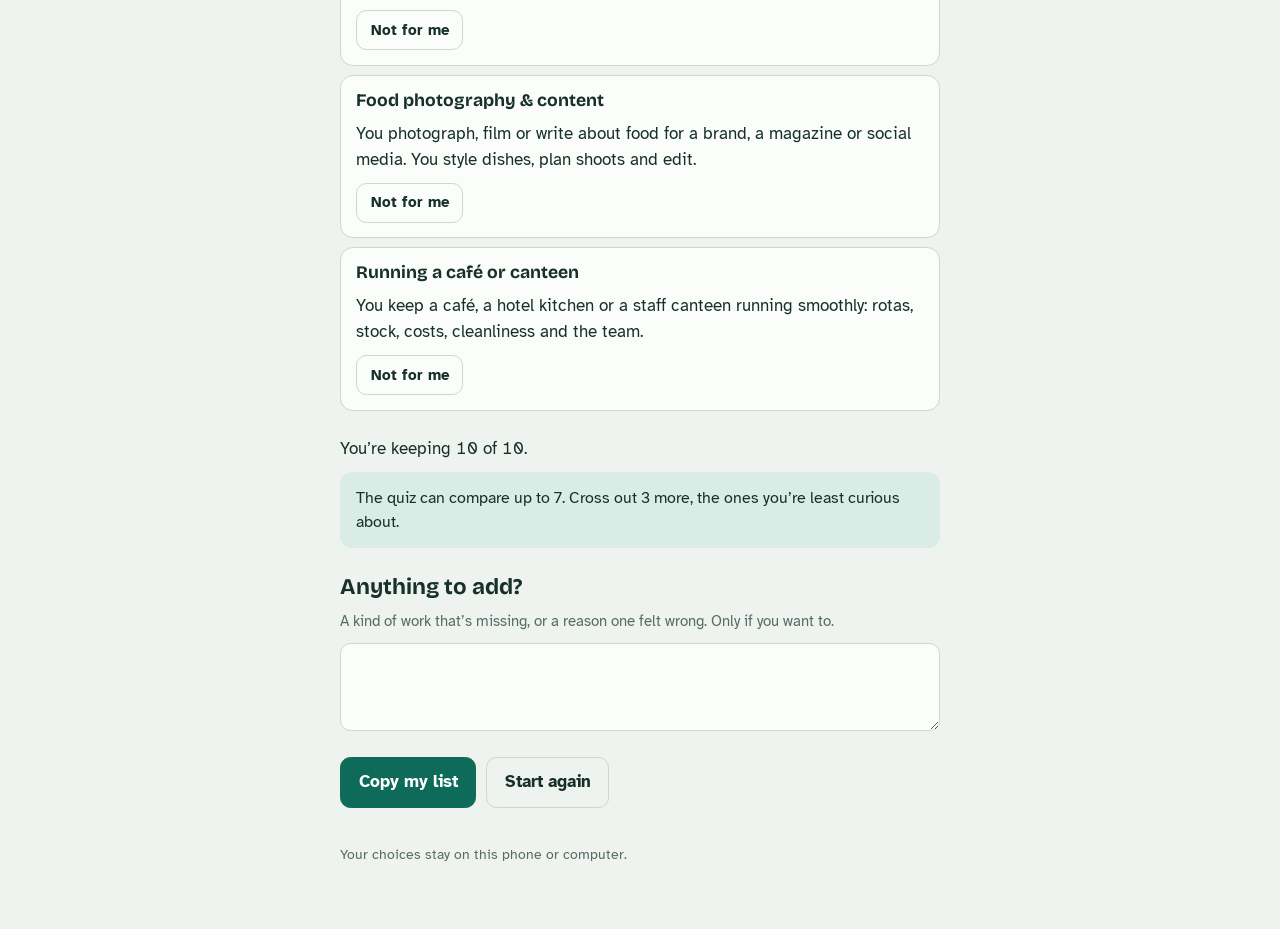
==== commit d3429f25: "Version 0.3.0" ====
--- a/job-compass/examples/pages/1-pick.html
+++ b/job-compass/examples/pages/1-pick.html
@@ -311,6 +311,11 @@
   margin-bottom: 0.25rem;
 }
 .where { color: var(--muted); font-size: 0.93rem; margin-top: 0.45rem; }
+ul.titles { list-style: none; padding: 0; display: grid; gap: 0.5rem; }
+ul.titles li { border-left: 3px solid var(--line); padding-left: 0.75rem; display: grid; gap: 0.05rem; }
+ul.titles li span { color: var(--muted); font-size: 0.93rem; }
+.searchbox { background: var(--surface); border: 1.5px solid var(--mark); border-radius: 0.875rem; padding: 1rem; }
+.searchbox ul.chips li { background: var(--bg); }
 
 /* job pages */
 .called, .at { color: var(--muted); font-size: 0.98rem; }
@@ -444,7 +449,7 @@
 </head>
 <body>
 <main class="wrap" id="app"><p class="waiting">This page has not started yet. If you still see this message after a few seconds, you are probably looking at a preview that blocks scripts. Save the file to your computer or phone and open it in a browser such as Chrome, Firefox or Safari.</p></main>
-<script>window.JC_STRINGS = {"meta":{"lang":"en","locale":"en-GB"},"common":{"waiting":"This page has not started yet. If you still see this message after a few seconds, you are probably looking at a preview that blocks scripts. Save the file to your computer or phone and open it in a browser such as Chrome, Firefox or Safari.","back":"Back","next":"Next","nextJob":"Next job","seeWhatIThought":"See what I thought","pickHint":"Pick up to {max} that sound best to you.","pickFull":"That's {max}. To pick a different one, untick one first.","react":{"yes":"I’d like this","maybe":"Not sure","no":"No thanks"},"reactTitle":"How does this job sound?","reactHint":"Go with your first feeling about the work itself.","copyFallbackLabel":"Your answers as text","resetYes":"Yes, clear them","resetNo":"Keep them","copyBlocked":"Copying is blocked here. The text is selected below, so you can copy it yourself.","copied":"Copied. Paste it into a message or a note.","startAgain":"Start again","copyHeader":"Job Compass: {page}","jobCount":"Job {i} of {total}","nobodyApplying":"Nobody is applying to anything today.","noAnswer":"no answer","noAnswerYet":"No answer yet","copyKinds":"Tasks I picked, by kind:","copyPicked":"The tasks I picked:","whatYouThought":"What you thought","kindsTitle":"The kind of work you picked","kindsHint":"Counted across all the jobs.","noPicks":"You didn’t pick any tasks. That’s fine. Your reactions to the jobs already say something.","tasksN":{"one":"{n} task","other":"{n} tasks"},"pickedTitle":"The tasks you picked","nextStepTitle":"One small next step","copyWhatIThought":"Copy what I thought","lookAgain":"Look at the jobs again","resetJobsQuestion":"Clear everything you picked on this page?","adsFooter":"The ads were open on {date} and may have closed since. The plain-language parts are a rewording, so the original ad is always the reference. Your answers stay in this browser."},"pick":{"eyebrow":"Kinds of work","title":"Which of these could you picture?","lede":"Here are {n} kinds of work that could suit you. Cross out the ones that feel wrong, until between {min} and {max} are left. Nothing here tests what you can do, so go by what sounds good. You can change your mind at any time.","crossOut":"Not for me","bringBack":"Bring it back","tally":"You’re keeping {n} of {total}.","tooMany":"The quiz can compare up to {max}. Cross out {n} more, the ones you’re least curious about.","tooFew":"Fewer than {min} feel possible. That’s useful to know too. Send your list anyway, and you’ll get some new ones based on what you crossed out.","fine":"That works. Copy your list and send it back, and the quiz will be made from the ones you kept.","noteTitle":"Anything to add?","noteHint":"A kind of work that’s missing, or a reason one felt wrong. Only if you want to.","noteLabel":"Anything to add","copy":"Copy my list","copyName":"kinds of work","copyKept":"Keeping ({n}):","copyOut":"Crossed out ({n}):","copyNone":"none","copyNote":"Something to add:","resetQuestion":"Bring back everything you crossed out?","footer":"Your choices stay in this browser."},"quiz":{"eyebrow":"Kinds of work","title":"Which kind of work would you like?","lede":"{n} quick choices, about {mins} minutes. Nothing here tests what you can do, and there are no right answers. Pick what sounds nicest, even if you think you couldn’t do it yet. Skip any question where nothing fits.","count":"Question {i} of {total}","skip":"Skip this one","resultsTitle":"Your kinds of work","resultsLede":"Sorted by how often you picked each one when it was offered. Read the top ones and notice which description feels right. That feeling counts for more than the number.","noneAnswered":"You skipped every question, so there is nothing to sort yet. You can still open each one below and read what the work is like.","fewAnswered":"You answered {n} of {total} questions, so treat this as a rough hint. Opening the descriptions and reading them will tell you more.","closeTop":"Your top two are close together. That’s common, and many real jobs mix both.","mostPicked":"Most picked","score":"{picked} of {offered}","notRated":"not rated","labDay":"A normal day","labTitles":"Job titles to search for","labBring":"What you already bring","labKnow":"Good to know","feelQuestion":"Does one of these feel right?","feelHint":"There’s no wrong answer here either.","feel":{"yes":"Yes","partly":"Partly","no":"Not really"},"feelNoNote":"That’s useful to know, not a failure. Copy your results and send them. The next set of kinds of work will be built from what you picked and what you skipped.","copy":"Copy my results","review":"Look at my answers again","resetQuestion":"Clear all {n} answers?","copyName":"quiz results","copyPicked":"picked {picked} of {offered}","copySkipped":"Skipped questions: {n}","copyNoAnswer":"no answer","footer":"This is a starting point for a conversation, built from {n} questions about what you like. It is not a psychological test, and it says nothing about what you are able to do. Your answers stay in this browser."},"signals":{"title":"How to tell a must from a wish","intro":"Ads mix fixed requirements with things they’d simply like. A few small words tell you which is which.","wish":{"label":"A wish","words":"“is a plus”, “is preferable”, “ideally”, “nice to have”, “an advantage”, “desirable”, “would be great”"},"must":{"label":"A must","words":"“mandatory”, “required”, “essential”, or a plain statement with no softening word"},"small":{"label":"A small must","words":"“first”, “basic”, “some”: a little is enough"},"neither":{"label":"Hard to measure","words":"Lines like “excellent communication skills” describe the person they imagine. Nobody can check them, so don’t count them against yourself."}},"tags":{"must":"Must","wish":"A wish","small":"A small must","neither":"Hard to measure","have":"You have this"},"kinds":{"data":"Numbers & data","write":"Reading & writing","org":"Organising","check":"Checking & rules","people":"Working with people","hands":"Hands-on work","create":"Making & designing"},"ads1":{"ruleText":"This is practice at reading job ads, and a way to notice which kinds of work sound good to you. You are judging these jobs. They are not judging you. Job ads are written in insider language, so each one comes with a word list.","eyebrow":"What the job is","calledPre":"The ad calls it ","calledPost":", at {employer}.","weekTitle":"A week in this job","wordsTitle":"Words from the ad","wordsHint":"Insider words from the ad, in plain language.","asksTitle":"What they ask for","asksHint":"Lines in quotation marks are copied from the ad.","signalPre":"The word that decides it: ","knowTitle":"Good to know","readOriginal":"Read the original ad","readOriginalPost":" if you’re curious. You don’t have to.","uncheckedChip":"Not checked word for word","copyName":"jobs translated","summaryEyebrow":"Jobs, translated","summaryLede":"You’ve now read {n} real job ads from start to finish. Here’s what you said about them.","summaryJobs":"The {n} jobs","nextYes":"Open the original ad for a job you liked, and read it with the word list next to you. That’s all.","nextNone":"None of them has to fit. Knowing what you don’t want narrows the search too. The tasks you picked are the useful part: they show what to look for in the next ads."},"ads2":{"ruleTitle":"This round works the other way round.","ruleTitleAlone":"Practice reading real job ads.","ruleText":"You read the real ad first. Then you choose which words you want explained, guess which requirements are fixed and which are only wishes, and compare your own picture of the job with a plain version. Each job takes about ten minutes, and you can stop after any of them. Nobody is applying to anything today.","eyebrow":"The ad says","at":"at {employer}","readTitle":"Read the ad","readHint":"The ad opens in a new tab, and this page stays open. Read it once, from top to bottom. You don’t need to understand every word. Then come back here.","openAd":"Open the ad","readHintPasted":"Read the ad you found once, from top to bottom. You don’t need to understand every word. Then come back here.","wordsTitle":"Words from the ad","wordsHint":"Tap a word if you want it explained. Leave the ones you already know.","explain":"explain","linesTitle":"Must or wish?","linesHint":"These lines are copied from the ad. Guess first, then see what the wording tells you. A wrong guess costs nothing.","guess":{"must":"Must","wish":"Wish","unsure":"Not sure"},"same":{"must":"That’s how the ad means it: a must.","wish":"That’s how the ad means it: a wish."},"means":{"must":"The ad means it as a must.","wish":"The ad means it as a wish."},"pictureTitle":"Your picture of the job","pictureHint":"Before you look: what would you do all day in this job? Say it in a sentence or two, out loud or in your head. Then compare.","showPlain":"Show the plain version","copyName":"jobs with less help","copyWords":"Words I wanted explained: {n} of {total}","copyNone":"none","copyLines":"Must or wish:","copyLine":"{employer} line {n}: I said {said}, the ad means {is}","copyNothing":"nothing","summaryEyebrow":"Jobs, with less help","summaryLede":"This time you read the original ads yourself.","wordsSummaryTitle":"The words","wordsNone":"You didn’t open any of the {total} word explanations.","wordsSome":"You wanted {n} of {total} words explained, and read the other {rest} without help.","wordsRoundOne":"In the first round, every word was explained for you.","linesSummaryTitle":"Must or wish","linesMatched":"You read {n} of {total} lines the way the ad means them.","signalsLead":"These are the words to look for in any ad:"}};</script>
+<script>window.JC_STRINGS = {"meta":{"lang":"en","locale":"en-GB","signalsChecked":true},"common":{"quoteOpen":"“","quoteClose":"”","waiting":"This page has not started yet. If you still see this message after a few seconds, you are probably looking at a preview that blocks scripts. Save the file to your computer or phone and open it in a browser such as Chrome, Firefox or Safari.","back":"Back","next":"Next","nextJob":"Next job","seeWhatIThought":"See what I thought","pickHint":"Pick up to {max} that sound best to you.","pickFull":"That's {max}. To pick a different one, untick one first.","react":{"yes":"I’d like this","maybe":"Not sure","no":"No thanks"},"reactTitle":"How does this job sound?","reactHint":"Go with your first feeling about the work itself.","copyFallbackLabel":"Your answers as text","resetYes":"Yes, clear them","resetNo":"Keep them","copyBlocked":"Copying is blocked here. The text is selected below, so you can copy it yourself.","copied":"Copied. Now paste it into the chat with Claude, or into a message to whoever sent you this page, and send it.","startAgain":"Start again","copyHeader":"Job Compass: {page}","jobCount":"Job {i} of {total}","nobodyApplying":"Nobody is applying to anything today.","noAnswer":"no answer","noAnswerYet":"No answer yet","copyKinds":"Tasks I picked, by kind:","copyPicked":"The tasks I picked:","whatYouThought":"What you thought","kindsTitle":"The kind of work you picked","kindsHint":"Counted across all the jobs.","noPicks":"You didn’t pick any tasks. That’s fine. Your reactions to the jobs already say something.","tasksN":{"one":"{n} task","other":"{n} tasks"},"pickedTitle":"The tasks you picked","nextStepTitle":"One small next step","copyWhatIThought":"Copy what I thought","lookAgain":"Look at the jobs again","resetJobsQuestion":"Clear everything you picked on this page?","adsFooter":"The ads were open on {date} and may have closed since. The plain-language parts are a rewording, so the original ad is always the reference. Your answers stay on this phone or computer."},"pick":{"eyebrow":"Kinds of work","title":"Which of these could you picture?","lede":"Here are {n} kinds of work that could suit you. Cross out the ones that feel wrong, until between {min} and {max} are left. Nothing here tests what you can do, so go by what sounds good. You can change your mind at any time.","crossOut":"Not for me","bringBack":"Bring it back","tally":"You’re keeping {n} of {total}.","tooMany":{"one":"The quiz can compare up to {max}. Cross out 1 more, the one you’re least curious about.","other":"The quiz can compare up to {max}. Cross out {n} more, the ones you’re least curious about."},"tooFew":"Fewer than {min} feel possible. That’s useful to know too. Send your list anyway, and you’ll get some new ones based on what you crossed out.","fine":"That works. Copy your list and send it back, and the quiz will be made from the ones you kept.","noteTitle":"Anything to add?","noteHint":"A kind of work that’s missing, or a reason one felt wrong. Only if you want to.","noteLabel":"Anything to add","copy":"Copy my list","copyName":"kinds of work","copyKept":"Keeping ({n}):","copyOut":"Crossed out ({n}):","copyNone":"none","copyNote":"Something to add:","resetQuestion":"Bring back everything you crossed out?","footer":"Your choices stay on this phone or computer."},"quiz":{"eyebrow":"Quiz","title":"Which kind of work would you like?","lede":"{n} quick choices, about {mins} minutes. Nothing here tests what you can do, and there are no right answers. Pick what sounds nicest, even if you think you couldn’t do it yet. Skip any question where nothing fits.","count":"Question {i} of {total}","skip":"Skip this one","resultsTitle":"Your kinds of work","resultsLede":"Sorted by how often you picked each one when it was offered. Read the top ones and notice which description feels right. That feeling counts for more than the number.","noneAnswered":"You skipped every question, so there is nothing to sort yet. You can still open each one below and read what the work is like.","fewAnswered":"You answered {n} of {total} questions, so treat this as a rough hint. Opening the descriptions and reading them will tell you more.","closeTop":"Your top two are close together. That’s common, and many real jobs mix both.","mostPicked":"Most picked","score":"{picked} of {offered}","notRated":"not rated","labDay":"A normal day","labTitles":"Job titles to search for","labBring":"What you already bring","labKnow":"Good to know","feelQuestion":"Does one of these feel right?","feelHint":"There’s no wrong answer here either.","feel":{"yes":"Yes","partly":"Partly","no":"Not really"},"feelNoNote":"That’s useful to know, not a failure. Copy your results and send them. The next set of kinds of work will be built from what you picked and what you skipped.","searchTitle":"Your search words","searchHint":"These are what the jobs are called, and the words that find them in job ads. They come from what you picked most. You don’t have to search now: the next step uses them to pick a few ads for you.","copySearch":"Search words:","copy":"Copy my results","review":"Look at my answers again","resetQuestion":"Clear all {n} answers?","copyName":"quiz results","copyPicked":"picked {picked} of {offered}","copySkipped":"Skipped questions: {n}","copyNoAnswer":"no answer","footer":"This is a starting point for a conversation, built from {n} questions about what you like. It is not a psychological test, and it says nothing about what you are able to do. Your answers stay on this phone or computer."},"signals":{"title":"How to tell a must from a wish","intro":"Ads mix fixed requirements with things they’d simply like. A few small words tell you which is which.","wish":{"label":"A wish","words":"“is a plus”, “is preferable”, “ideally”, “nice to have”, “an advantage”, “desirable”, “would be great”"},"must":{"label":"A must","words":"“mandatory”, “required”, “essential”, or a plain statement with no softening word"},"small":{"label":"A small must","words":"“first”, “basic”, “some”: a little is enough"},"neither":{"label":"Hard to measure","words":"Lines like “excellent communication skills” describe the person they imagine. Nobody can check them, so don’t count them against yourself."},"uncheckedNote":"Claude translated this list, so a word or two may be missing."},"tags":{"must":"Must","wish":"A wish","small":"A small must","neither":"Hard to measure","have":"You have this"},"kinds":{"data":"Numbers & data","write":"Reading & writing","org":"Organising","check":"Checking & rules","people":"Working with people","hands":"Hands-on work","create":"Making & designing"},"ads1":{"ruleText":"This is practice at reading job ads, and a way to notice which kinds of work sound good to you. You are judging these jobs. They are not judging you. Job ads are written in insider language, so each one comes with a word list.","eyebrow":"What the job is","calledPre":"The ad calls it ","calledPost":", at {employer}.","weekTitle":"A week in this job","wordsTitle":"Words from the ad","wordsHint":"Insider words from the ad, in plain language.","asksTitle":"What they ask for","asksHint":"Lines in quotation marks are copied from the ad.","signalPre":"The word that decides it: ","knowTitle":"Good to know","readOriginal":"Read the original ad","readOriginalPost":" if you’re curious. You don’t have to.","uncheckedChip":"Not checked word for word","copyName":"jobs translated","summaryEyebrow":"Jobs, translated","summaryLede":"You’ve now been through {n} real job ads. Here’s what you said about them.","summaryJobs":"The {n} jobs","nextYes":"If you like, open the original ad for a job you liked and read it through once. The words explained here will look familiar. That’s all.","nextYesNoWords":"If you like, open the original ad for a job you liked and look for the small words that decide must or wish, like “ideally” or “required”. That’s all.","nextNone":"None of them has to fit. Knowing what you don’t want narrows the search too. The tasks you picked are the useful part: they show what to look for in the next ads.","ruleTextNoWords":"This is practice at reading job ads, and a way to notice which kinds of work sound good to you. You are judging these jobs. They are not judging you. Job ads are written in insider language, so everything here is in plain words.","asksHintUnchecked":"This ad couldn’t be checked word for word, so these are in our own words, and must or wish is our best reading of it. The ad may also ask for a thing or two that isn’t listed here.","findWordPrompt":"If you’re curious, open the original ad and look for the small words from the box above, like “ideally” or “required”. They tell you for sure which lines are musts. A line with none of them is usually a must."},"ads2":{"ruleTitle":"This round works the other way round.","ruleTitleAlone":"Practice reading real job ads.","ruleText":"You read the real ad first. Then you choose which words you want explained, guess which requirements are fixed and which are only wishes, and compare your own picture of the job with a plain version. Each job takes about ten minutes, and you can stop after any of them. Nobody is applying to anything today.","eyebrow":"The ad says","at":"at {employer}","readTitle":"Read the ad","readHint":"The ad opens in a new tab, and this page stays open. Read it once, from top to bottom. You don’t need to understand every word. Then come back here.","openAd":"Open the ad","readHintPasted":"Read the ad you found once, from top to bottom. You don’t need to understand every word. Then come back here.","wordsTitle":"Words from the ad","wordsHint":"Tap a word if you want it explained. Leave the ones you already know.","explain":"explain","linesTitle":"Must or wish?","linesHint":"These lines are copied from the ad. Guess first, then see what the wording tells you. A wrong guess costs nothing.","guess":{"must":"Must","wish":"Wish","unsure":"Not sure"},"same":{"must":"That’s how the ad means it: a must.","wish":"That’s how the ad means it: a wish."},"means":{"must":"The ad means it as a must.","wish":"The ad means it as a wish."},"pictureTitle":"Your picture of the job","pictureHint":"Before you look: what would you do all day in this job? Say it in a sentence or two, out loud or in your head. Then compare.","showPlain":"Show the plain version","copyName":"jobs with less help","copyWords":"Words I wanted explained: {n} of {total}","copyNone":"none","copyLines":"Must or wish:","copyLine":"{employer} line {n}: I said {said}, the ad means {is}","copyNothing":"nothing","summaryEyebrow":"Jobs, with less help","summaryLede":"This time you read the original ads yourself.","wordsSummaryTitle":"The words","wordsNone":"You didn’t open any of the {total} word explanations.","wordsSome":"You wanted {n} of {total} words explained, and read the other {rest} without help.","wordsRoundOne":"In the first round, every word was explained for you.","linesSummaryTitle":"Must or wish","linesMatched":"You read {n} of {total} lines the way the ad means them.","signalsLead":"These are the words to look for in any ad:","noWords":"No insider words to explain in these lines."},"tagsProbably":{"must":"Probably a must","wish":"Probably a wish","small":"Probably a small must","neither":"Hard to measure","have":"You have this"}};</script>
 <script>window.JC_DATA = {"page":"pick","title":"Kinds of work","candidates":[{"id":"safety","name":"Food safety & quality","day":"You check that food is made safely and that the rules are followed. You walk through kitchens or production lines, take samples, keep records and explain what needs to change."},{"id":"buying","name":"Buying & suppliers","day":"You decide what a company buys, compare prices, talk to suppliers and make sure the right ingredients arrive on time."},{"id":"production","name":"Production planning","day":"In a large kitchen or food factory, you plan what gets made each day, how much, and by whom. When an order changes, you sort out the plan."},{"id":"development","name":"Recipe & product development","day":"You invent and test new dishes or products for a food company or a chain, write the recipes down exactly, and adjust them until they work in large amounts."},{"id":"teaching","name":"Teaching & training","day":"You teach cooking at a college, in a training kitchen or to new staff. You plan sessions, show techniques and help people get better."},{"id":"sales","name":"Sales & customer care for food suppliers","day":"You look after restaurants and shops that buy from a food supplier. You visit them, take orders, suggest products and fix problems."},{"id":"events","name":"Events & catering planning","day":"You plan the food for weddings, conferences or festivals: menus, staff, timings and suppliers. On the day, you keep it all running."},{"id":"care","name":"Cooking in schools, hospitals & care homes","day":"You still cook, but in daytime hours. You plan menus for people with different needs, such as allergies or soft diets, and run a small team."},{"id":"media","name":"Food photography & content","day":"You photograph, film or write about food for a brand, a magazine or social media. You style dishes, plan shoots and edit."},{"id":"running","name":"Running a café or canteen","day":"You keep a café, a hotel kitchen or a staff canteen running smoothly: rotas, stock, costs, cleanliness and the team."}],"pageId":"2d506600de"};</script>
 <script>
 /* Job Compass shared page code.
@@ -476,6 +481,9 @@
       return vars && vars[k] != null ? String(vars[k]) : m;
     });
   }
+
+  // Quotation marks come from the page text, so a translation can use its own („…“ in German).
+  function q(s) { return t('common.quoteOpen') + s + t('common.quoteClose'); }
 
   function niceDate(iso) {
     if (!iso) return '';
@@ -669,7 +677,7 @@
   }
 
   return {
-    DATA: DATA, t: t, h: h, section: section, step: step, focusTitle: focusTitle, store: store,
+    DATA: DATA, t: t, q: q, get: lookup, h: h, section: section, step: step, focusTitle: focusTitle, store: store,
     isIndexList: isIndexList, trail: trail, picker: picker, reactions: reactions, copyPanel: copyPanel,
     bars: bars, header: header, niceDate: niceDate, boot: boot
   };
@@ -677,7 +685,7 @@
 
 </script>
 <script>
-/* Stage 1, step 1: kinds of work to keep or cross out.
+/* Step 1: kinds of work to keep or cross out.
    The person sees 8 to 10 kinds of work, each as one sentence about a normal day,
    and crosses out the ones that feel wrong. The quiz is then written for the ones they keep. */
 (function () {
